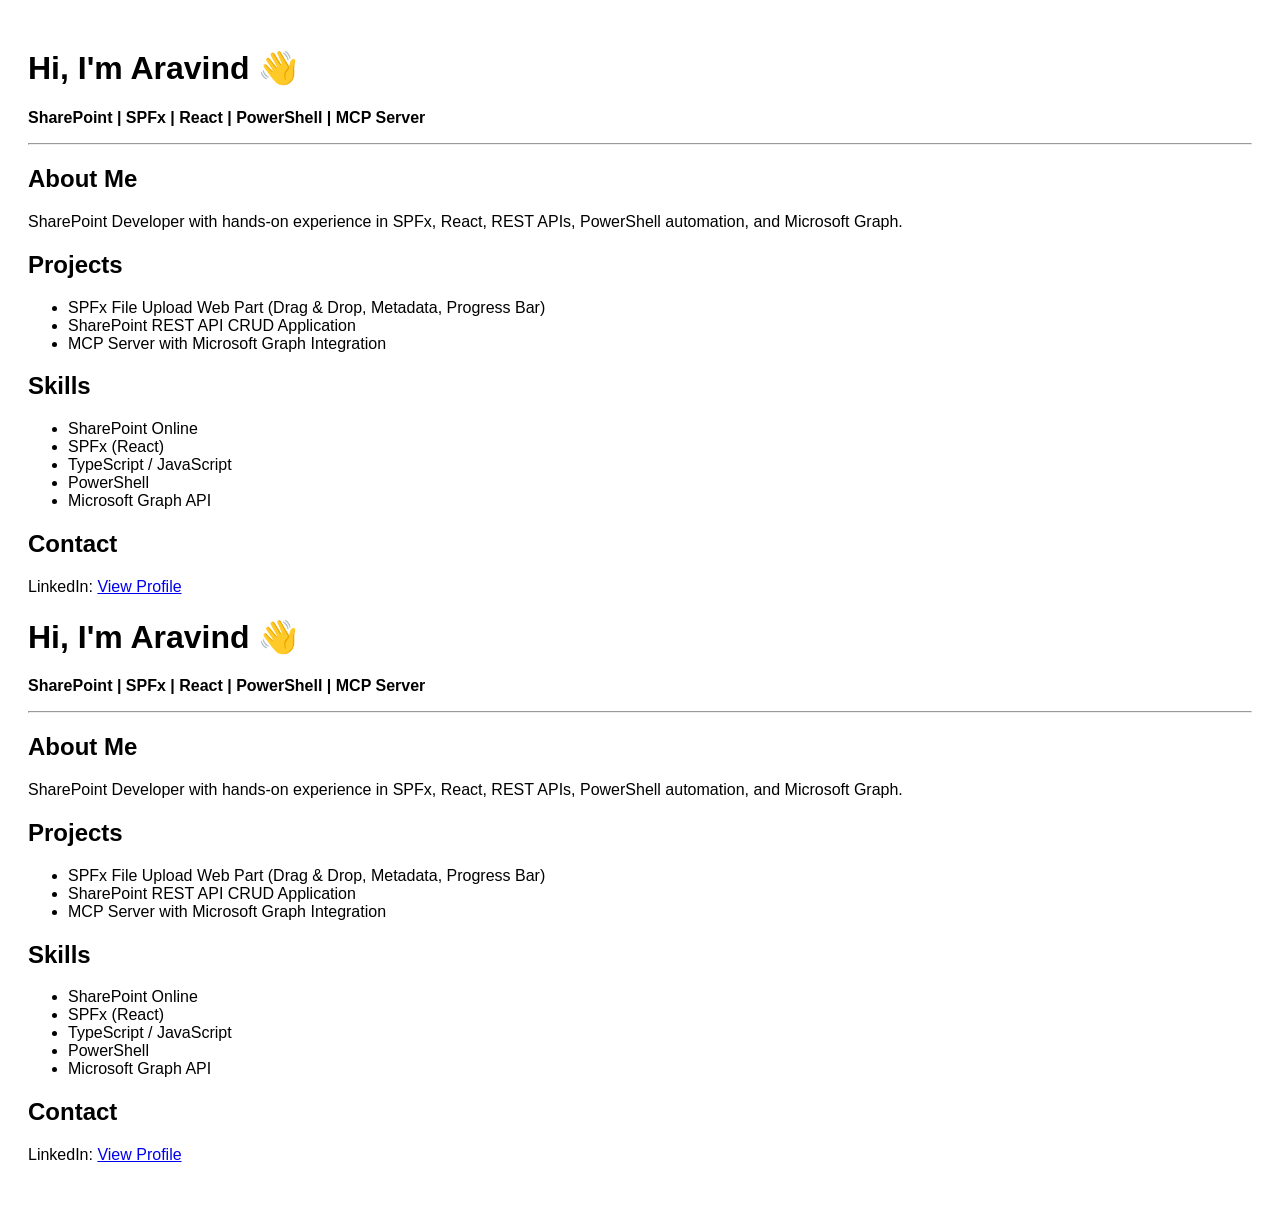
==== index.html @ 69bcb13e "Create index.html Add initial portfolio index page" ====
<!DOCTYPE html>
<html lang="en">
<head>
  <meta charset="UTF-8" />
  <title>Aravind Kumar | Portfolio</title>
  <meta name="viewport" content="width=device-width, initial-scale=1.0" />
</head>
<body style="font-family: Arial, sans-serif; padding: 20px;">

  <h1>Hi, I'm Aravind 👋</h1>
  <p><strong>SharePoint | SPFx | React | PowerShell | MCP Server</strong></p>

  <hr />

  <h2>About Me</h2>
  <p>
    SharePoint Developer with hands-on experience in SPFx, React,
    REST APIs, PowerShell automation, and Microsoft Graph.
  </p>

  <h2>Projects</h2>
  <ul>
    <li>SPFx File Upload Web Part (Drag & Drop, Metadata, Progress Bar)</li>
    <li>SharePoint REST API CRUD Application</li>
    <li>MCP Server with Microsoft Graph Integration</li>
  </ul>

  <h2>Skills</h2>
  <ul>
    <li>SharePoint Online</li>
    <li>SPFx (React)</li>
    <li>TypeScript / JavaScript</li>
    <li>PowerShell</li>
    <li>Microsoft Graph API</li>
  </ul>

  <h2>Contact</h2>
  <p>
    LinkedIn:
    <a href="https://www.linkedin.com/in/YOUR-LINK" target="_blank">
      View Profile
    </a>
  </p>

</body>
</html>
<!DOCTYPE html>
<html lang="en">
<head>
  <meta charset="UTF-8" />
  <title>Aravind Kumar | Portfolio</title>
  <meta name="viewport" content="width=device-width, initial-scale=1.0" />
</head>
<body style="font-family: Arial, sans-serif; padding: 20px;">

  <h1>Hi, I'm Aravind 👋</h1>
  <p><strong>SharePoint | SPFx | React | PowerShell | MCP Server</strong></p>

  <hr />

  <h2>About Me</h2>
  <p>
    SharePoint Developer with hands-on experience in SPFx, React,
    REST APIs, PowerShell automation, and Microsoft Graph.
  </p>

  <h2>Projects</h2>
  <ul>
    <li>SPFx File Upload Web Part (Drag & Drop, Metadata, Progress Bar)</li>
    <li>SharePoint REST API CRUD Application</li>
    <li>MCP Server with Microsoft Graph Integration</li>
  </ul>

  <h2>Skills</h2>
  <ul>
    <li>SharePoint Online</li>
    <li>SPFx (React)</li>
    <li>TypeScript / JavaScript</li>
    <li>PowerShell</li>
    <li>Microsoft Graph API</li>
  </ul>

  <h2>Contact</h2>
  <p>
    LinkedIn:
    <a href="https://www.linkedin.com/in/YOUR-LINK" target="_blank">
      View Profile
    </a>
  </p>

</body>
</html>
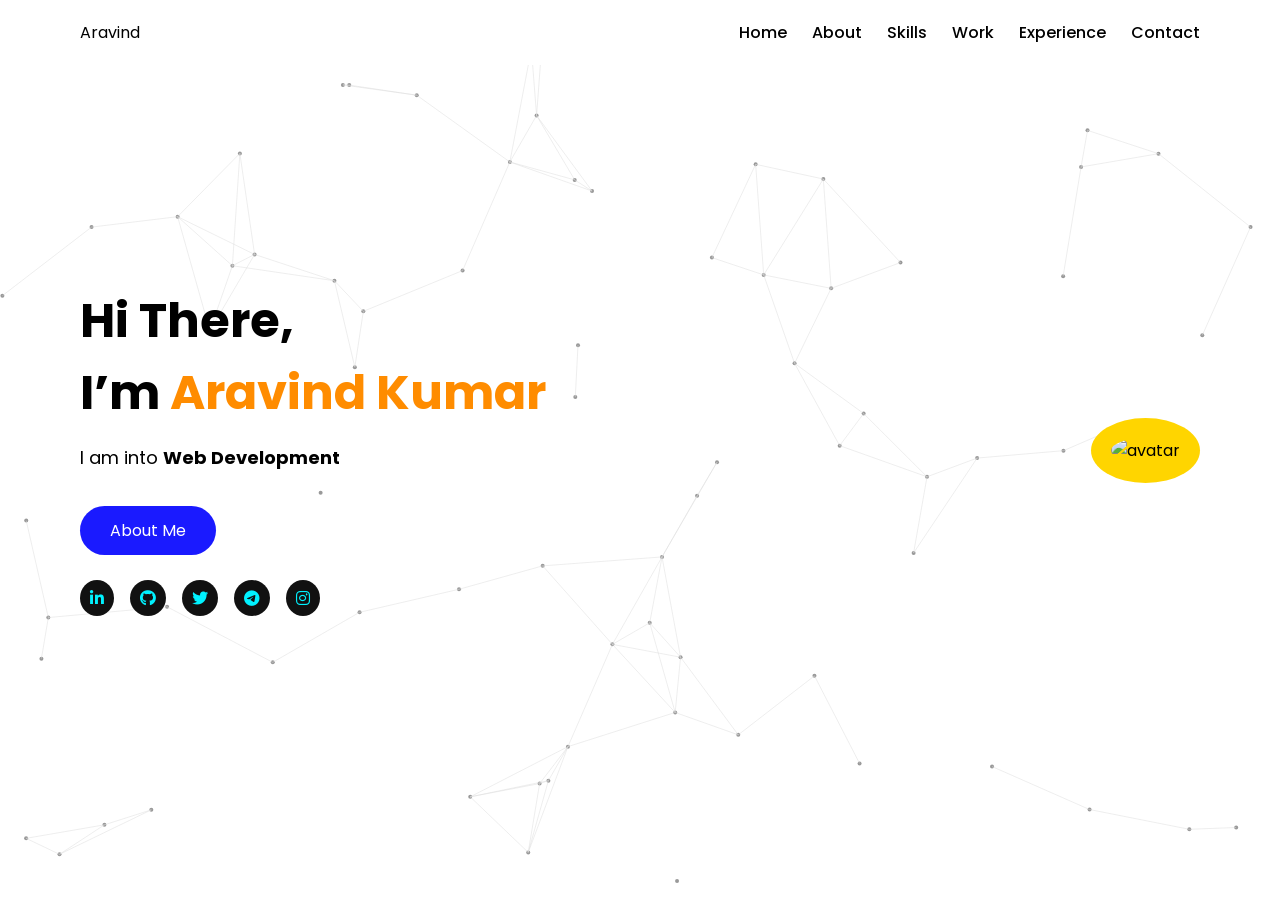
==== commit d54b363e: "Update index.html second code" ====
--- a/index.html
+++ b/index.html
@@ -4,89 +4,55 @@
   <meta charset="UTF-8" />
   <title>Aravind Kumar | Portfolio</title>
   <meta name="viewport" content="width=device-width, initial-scale=1.0" />
+
+  <!-- Font -->
+  <link href="https://fonts.googleapis.com/css2?family=Poppins:wght@300;400;600;700&display=swap" rel="stylesheet">
+
+  <!-- Icons -->
+  <link rel="stylesheet" href="https://cdnjs.cloudflare.com/ajax/libs/font-awesome/6.5.0/css/all.min.css"/>
+
+  <link rel="stylesheet" href="style.css">
 </head>
-<body style="font-family: Arial, sans-serif; padding: 20px;">
+<body>
 
-  <h1>Hi, I'm Aravind 👋</h1>
-  <p><strong>SharePoint | SPFx | React | PowerShell | MCP Server</strong></p>
+<!-- Navbar -->
+<nav class="navbar">
+  <div class="logo">Aravind</div>
+  <ul>
+    <li>Home</li>
+    <li>About</li>
+    <li>Skills</li>
+    <li>Work</li>
+    <li>Experience</li>
+    <li>Contact</li>
+  </ul>
+</nav>
 
-  <hr />
+<!-- Hero Section -->
+<section class="hero">
+  <canvas id="network"></canvas>
 
-  <h2>About Me</h2>
-  <p>
-    SharePoint Developer with hands-on experience in SPFx, React,
-    REST APIs, PowerShell automation, and Microsoft Graph.
-  </p>
+  <div class="hero-content">
+    <h1>Hi There,</h1>
+    <h1>I’m <span>Aravind Kumar</span></h1>
+    <p>I am into <b>Web Development</b></p>
 
-  <h2>Projects</h2>
-  <ul>
-    <li>SPFx File Upload Web Part (Drag & Drop, Metadata, Progress Bar)</li>
-    <li>SharePoint REST API CRUD Application</li>
-    <li>MCP Server with Microsoft Graph Integration</li>
-  </ul>
+    <a href="#about" class="btn">About Me</a>
 
-  <h2>Skills</h2>
-  <ul>
-    <li>SharePoint Online</li>
-    <li>SPFx (React)</li>
-    <li>TypeScript / JavaScript</li>
-    <li>PowerShell</li>
-    <li>Microsoft Graph API</li>
-  </ul>
+    <div class="socials">
+      <i class="fab fa-linkedin-in"></i>
+      <i class="fab fa-github"></i>
+      <i class="fab fa-twitter"></i>
+      <i class="fab fa-telegram"></i>
+      <i class="fab fa-instagram"></i>
+    </div>
+  </div>
 
-  <h2>Contact</h2>
-  <p>
-    LinkedIn:
-    <a href="https://www.linkedin.com/in/YOUR-LINK" target="_blank">
-      View Profile
-    </a>
-  </p>
+  <div class="hero-image">
+    <img src="https://i.imgur.com/7Qp9YkH.png" alt="avatar">
+  </div>
+</section>
 
+<script src="script.js"></script>
 </body>
 </html>
-<!DOCTYPE html>
-<html lang="en">
-<head>
-  <meta charset="UTF-8" />
-  <title>Aravind Kumar | Portfolio</title>
-  <meta name="viewport" content="width=device-width, initial-scale=1.0" />
-</head>
-<body style="font-family: Arial, sans-serif; padding: 20px;">
-
-  <h1>Hi, I'm Aravind 👋</h1>
-  <p><strong>SharePoint | SPFx | React | PowerShell | MCP Server</strong></p>
-
-  <hr />
-
-  <h2>About Me</h2>
-  <p>
-    SharePoint Developer with hands-on experience in SPFx, React,
-    REST APIs, PowerShell automation, and Microsoft Graph.
-  </p>
-
-  <h2>Projects</h2>
-  <ul>
-    <li>SPFx File Upload Web Part (Drag & Drop, Metadata, Progress Bar)</li>
-    <li>SharePoint REST API CRUD Application</li>
-    <li>MCP Server with Microsoft Graph Integration</li>
-  </ul>
-
-  <h2>Skills</h2>
-  <ul>
-    <li>SharePoint Online</li>
-    <li>SPFx (React)</li>
-    <li>TypeScript / JavaScript</li>
-    <li>PowerShell</li>
-    <li>Microsoft Graph API</li>
-  </ul>
-
-  <h2>Contact</h2>
-  <p>
-    LinkedIn:
-    <a href="https://www.linkedin.com/in/YOUR-LINK" target="_blank">
-      View Profile
-    </a>
-  </p>
-
-</body>
-</html>
--- a/style.css
+++ b/style.css
@@ -0,0 +1,100 @@
+* {
+  margin: 0;
+  padding: 0;
+  box-sizing: border-box;
+  font-family: 'Poppins', sans-serif;
+}
+
+body {
+  background: #fff;
+  overflow-x: hidden;
+}
+
+/* Navbar */
+.navbar {
+  display: flex;
+  justify-content: space-between;
+  padding: 20px 80px;
+  position: fixed;
+  width: 100%;
+  background: #fff;
+  z-index: 10;
+}
+
+.navbar ul {
+  list-style: none;
+  display: flex;
+  gap: 25px;
+}
+
+.navbar li {
+  cursor: pointer;
+  font-weight: 500;
+}
+
+/* Hero */
+.hero {
+  height: 100vh;
+  display: flex;
+  align-items: center;
+  justify-content: space-between;
+  padding: 120px 80px;
+  position: relative;
+}
+
+.hero-content {
+  max-width: 500px;
+}
+
+.hero-content h1 {
+  font-size: 48px;
+  font-weight: 700;
+}
+
+.hero-content span {
+  color: #ff8c00;
+}
+
+.hero-content p {
+  margin: 15px 0;
+  font-size: 18px;
+}
+
+.btn {
+  display: inline-block;
+  padding: 12px 30px;
+  background: #1a1aff;
+  color: white;
+  border-radius: 30px;
+  text-decoration: none;
+  margin-top: 20px;
+}
+
+.socials {
+  margin-top: 25px;
+}
+
+.socials i {
+  margin-right: 12px;
+  background: #111;
+  color: #00f2ff;
+  padding: 10px;
+  border-radius: 50%;
+  cursor: pointer;
+}
+
+/* Image */
+.hero-image img {
+  width: 350px;
+  border-radius: 50%;
+  background: #ffd500;
+  padding: 20px;
+}
+
+/* Canvas background */
+#network {
+  position: absolute;
+  top: 0;
+  left: 0;
+  z-index: -1;
+}
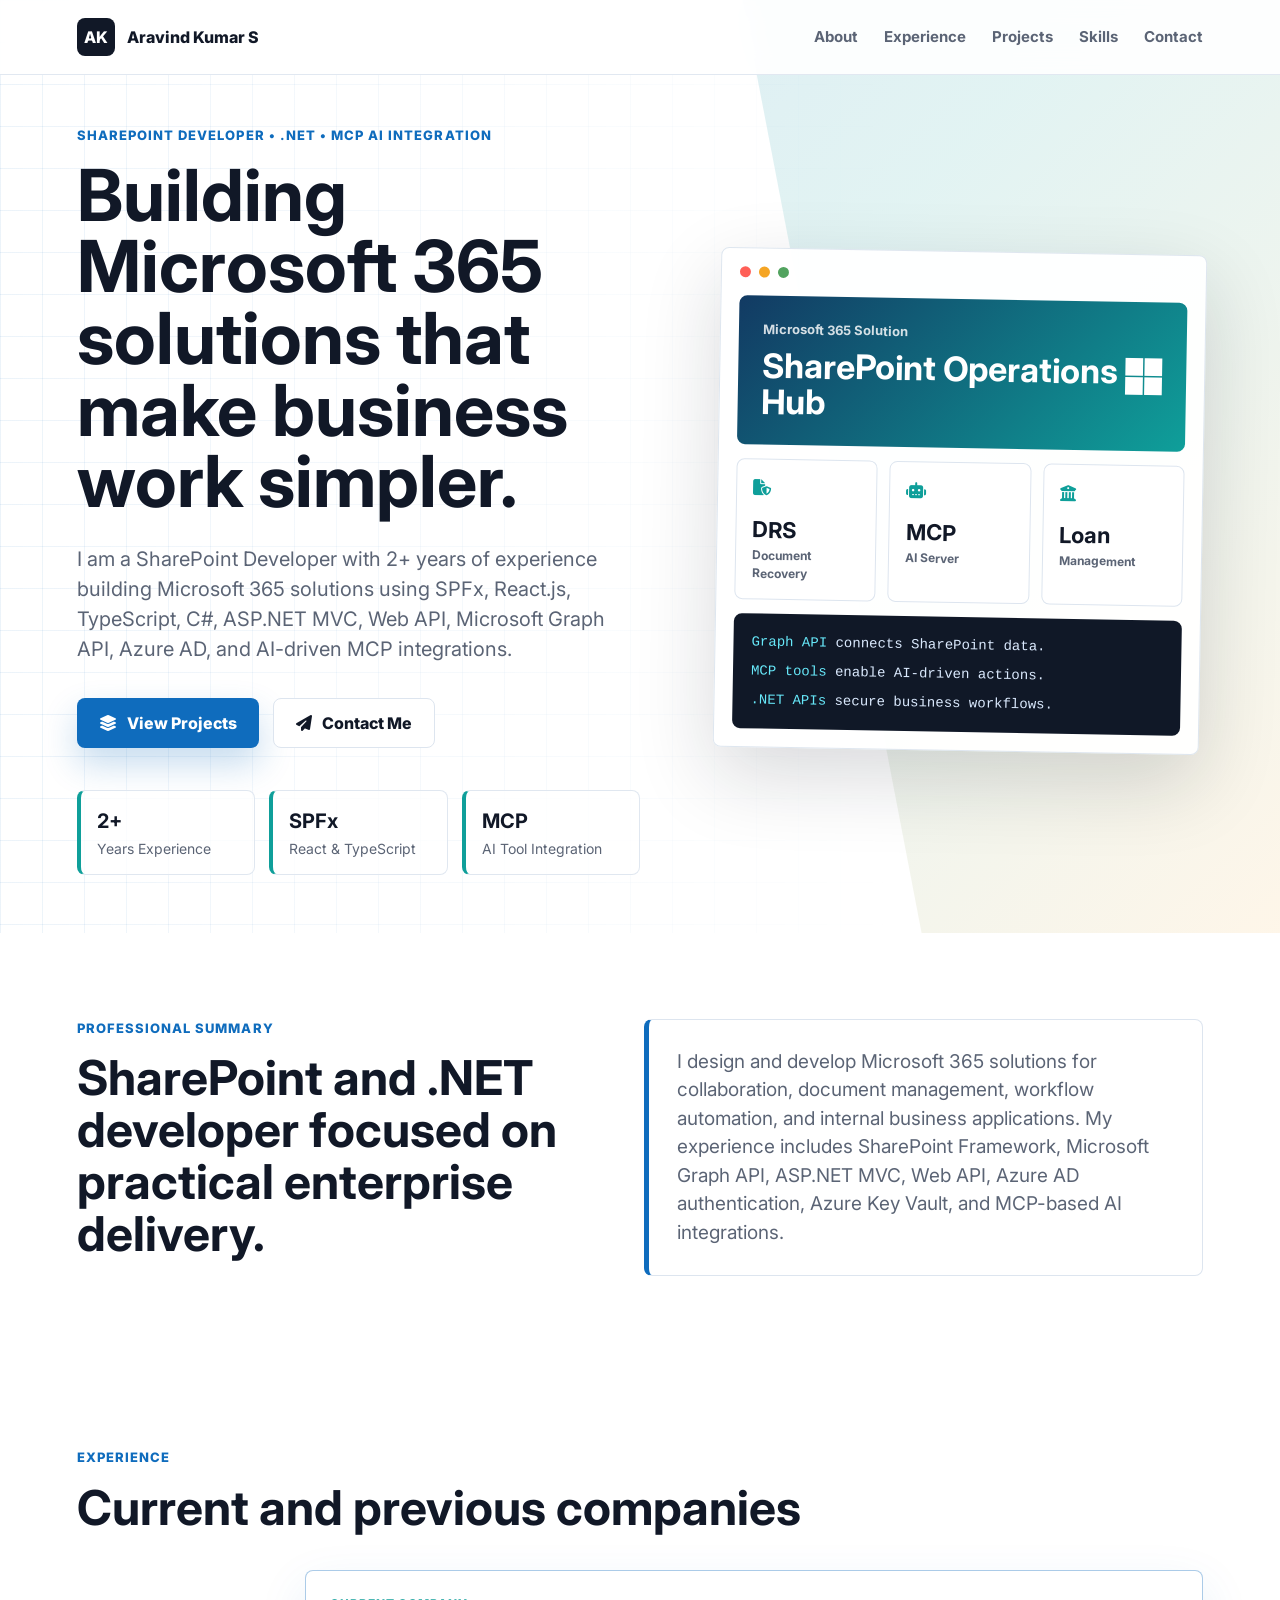
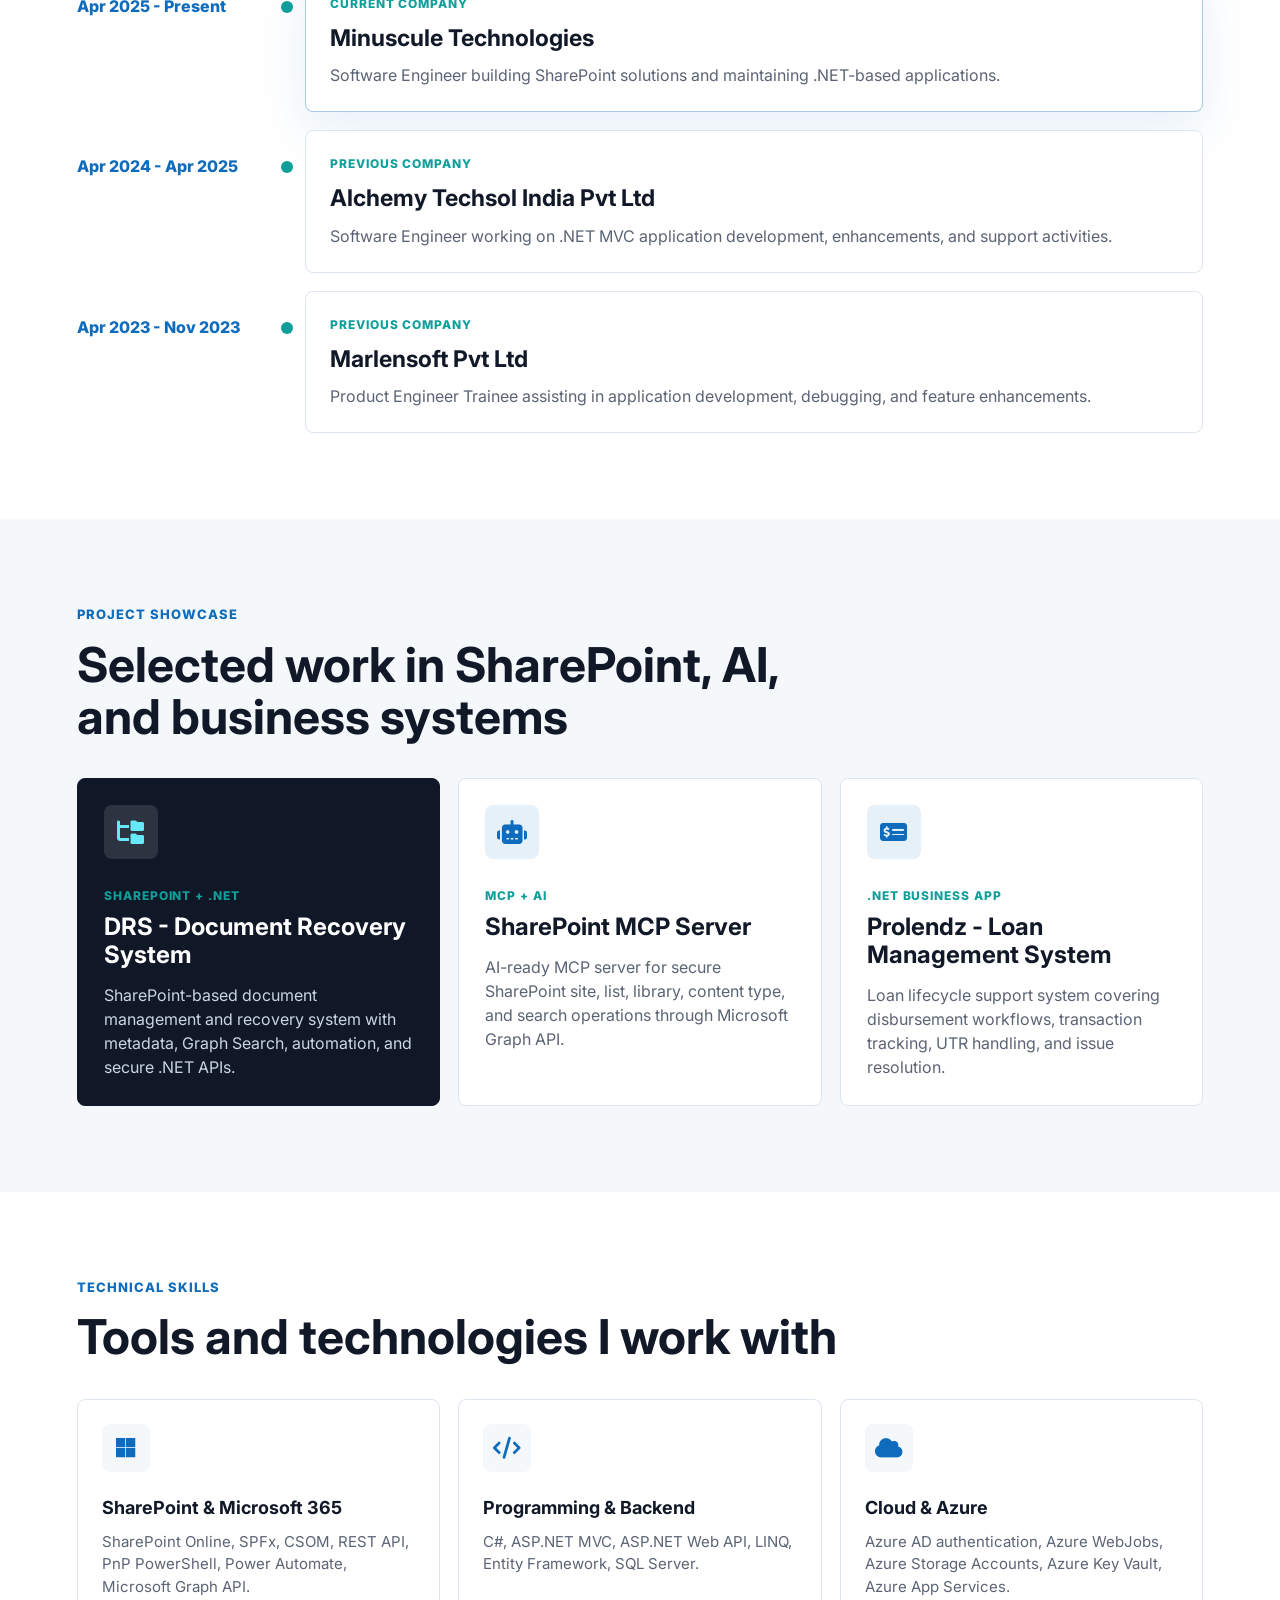
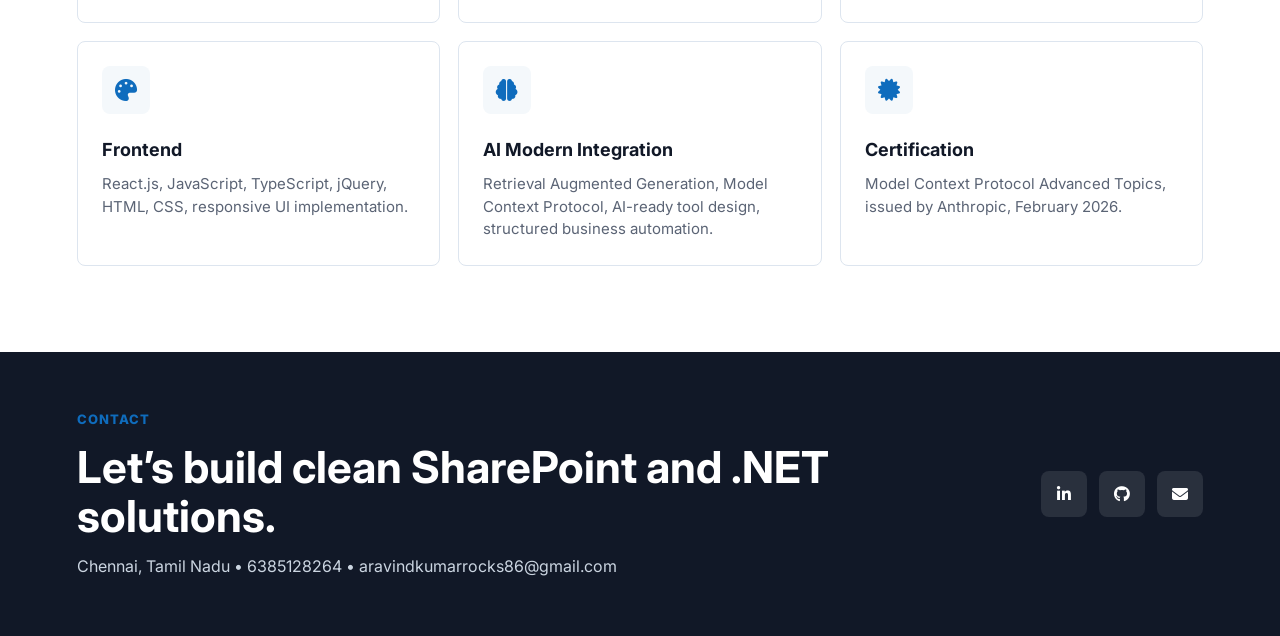
==== commit 9d66aac3: "updated index page" ====
--- a/index.html
+++ b/index.html
@@ -2,57 +2,249 @@
 <html lang="en">
 <head>
   <meta charset="UTF-8" />
-  <title>Aravind Kumar | Portfolio</title>
   <meta name="viewport" content="width=device-width, initial-scale=1.0" />
-
-  <!-- Font -->
-  <link href="https://fonts.googleapis.com/css2?family=Poppins:wght@300;400;600;700&display=swap" rel="stylesheet">
-
-  <!-- Icons -->
-  <link rel="stylesheet" href="https://cdnjs.cloudflare.com/ajax/libs/font-awesome/6.5.0/css/all.min.css"/>
-
-  <link rel="stylesheet" href="style.css">
+  <title>Aravind Kumar S | SharePoint & .NET Developer</title>
+
+  <link rel="preconnect" href="https://fonts.googleapis.com">
+  <link rel="preconnect" href="https://fonts.gstatic.com" crossorigin>
+  <link href="https://fonts.googleapis.com/css2?family=Inter:wght@400;500;600;700;800&display=swap" rel="stylesheet">
+  <link rel="stylesheet" href="https://cdnjs.cloudflare.com/ajax/libs/font-awesome/6.5.0/css/all.min.css" />
+  <link rel="stylesheet" href="style.css" />
 </head>
 <body>
-
-<!-- Navbar -->
-<nav class="navbar">
-  <div class="logo">Aravind</div>
-  <ul>
-    <li>Home</li>
-    <li>About</li>
-    <li>Skills</li>
-    <li>Work</li>
-    <li>Experience</li>
-    <li>Contact</li>
-  </ul>
-</nav>
-
-<!-- Hero Section -->
-<section class="hero">
-  <canvas id="network"></canvas>
-
-  <div class="hero-content">
-    <h1>Hi There,</h1>
-    <h1>I’m <span>Aravind Kumar</span></h1>
-    <p>I am into <b>Web Development</b></p>
-
-    <a href="#about" class="btn">About Me</a>
-
-    <div class="socials">
-      <i class="fab fa-linkedin-in"></i>
-      <i class="fab fa-github"></i>
-      <i class="fab fa-twitter"></i>
-      <i class="fab fa-telegram"></i>
-      <i class="fab fa-instagram"></i>
+  <header class="site-header">
+    <a class="brand" href="#home" aria-label="Aravind Kumar S home">
+      <span class="brand-mark">AK</span>
+      <span>Aravind Kumar S</span>
+    </a>
+
+    <button class="menu-button" type="button" aria-label="Toggle navigation">
+      <i class="fa-solid fa-bars"></i>
+    </button>
+
+    <nav class="nav-links" aria-label="Primary navigation">
+      <a href="#about">About</a>
+      <a href="#experience">Experience</a>
+      <a href="#projects">Projects</a>
+      <a href="#skills">Skills</a>
+      <a href="#contact">Contact</a>
+    </nav>
+  </header>
+
+  <main>
+    <section id="home" class="hero-section">
+      <div class="hero-copy">
+        <p class="eyebrow">SharePoint Developer • .NET • MCP AI Integration</p>
+        <h1>Building Microsoft 365 solutions that make business work simpler.</h1>
+        <p class="hero-summary">
+          I am a SharePoint Developer with 2+ years of experience building Microsoft 365 solutions using
+          SPFx, React.js, TypeScript, C#, ASP.NET MVC, Web API, Microsoft Graph API, Azure AD, and AI-driven MCP integrations.
+        </p>
+
+        <div class="hero-actions">
+          <a class="primary-btn" href="#projects">
+            <i class="fa-solid fa-layer-group"></i>
+            View Projects
+          </a>
+          <a class="secondary-btn" href="#contact">
+            <i class="fa-solid fa-paper-plane"></i>
+            Contact Me
+          </a>
+        </div>
+
+        <div class="hero-stats" aria-label="Career overview">
+          <div>
+            <strong>2+</strong>
+            <span>Years Experience</span>
+          </div>
+          <div>
+            <strong>SPFx</strong>
+            <span>React & TypeScript</span>
+          </div>
+          <div>
+            <strong>MCP</strong>
+            <span>AI Tool Integration</span>
+          </div>
+        </div>
+      </div>
+
+      <div class="hero-visual" aria-label="SharePoint solution showcase">
+        <div class="portal-window">
+          <div class="window-top">
+            <span></span>
+            <span></span>
+            <span></span>
+          </div>
+
+          <div class="portal-header">
+            <div>
+              <p>Microsoft 365 Solution</p>
+              <h2>SharePoint Operations Hub</h2>
+            </div>
+            <i class="fa-brands fa-microsoft"></i>
+          </div>
+
+          <div class="metric-grid">
+            <article>
+              <i class="fa-solid fa-file-shield"></i>
+              <strong>DRS</strong>
+              <span>Document Recovery</span>
+            </article>
+            <article>
+              <i class="fa-solid fa-robot"></i>
+              <strong>MCP</strong>
+              <span>AI Server</span>
+            </article>
+            <article>
+              <i class="fa-solid fa-building-columns"></i>
+              <strong>Loan</strong>
+              <span>Management</span>
+            </article>
+          </div>
+
+          <div class="code-panel">
+            <p><span>Graph API</span> connects SharePoint data.</p>
+            <p><span>MCP tools</span> enable AI-driven actions.</p>
+            <p><span>.NET APIs</span> secure business workflows.</p>
+          </div>
+        </div>
+      </div>
+    </section>
+
+    <section id="about" class="section-block about-grid">
+      <div class="section-heading">
+        <p class="eyebrow">Professional Summary</p>
+        <h2>SharePoint and .NET developer focused on practical enterprise delivery.</h2>
+      </div>
+      <div class="about-card">
+        <p>
+          I design and develop Microsoft 365 solutions for collaboration, document management, workflow automation,
+          and internal business applications. My experience includes SharePoint Framework, Microsoft Graph API,
+          ASP.NET MVC, Web API, Azure AD authentication, Azure Key Vault, and MCP-based AI integrations.
+        </p>
+      </div>
+    </section>
+
+    <section id="experience" class="section-block">
+      <div class="section-heading">
+        <p class="eyebrow">Experience</p>
+        <h2>Current and previous companies</h2>
+      </div>
+
+      <div class="timeline">
+        <article class="timeline-item current">
+          <div class="timeline-date">Apr 2025 - Present</div>
+          <div class="timeline-content">
+            <span>Current Company</span>
+            <h3>Minuscule Technologies</h3>
+            <p>Software Engineer building SharePoint solutions and maintaining .NET-based applications.</p>
+          </div>
+        </article>
+
+        <article class="timeline-item">
+          <div class="timeline-date">Apr 2024 - Apr 2025</div>
+          <div class="timeline-content">
+            <span>Previous Company</span>
+            <h3>Alchemy Techsol India Pvt Ltd</h3>
+            <p>Software Engineer working on .NET MVC application development, enhancements, and support activities.</p>
+          </div>
+        </article>
+
+        <article class="timeline-item">
+          <div class="timeline-date">Apr 2023 - Nov 2023</div>
+          <div class="timeline-content">
+            <span>Previous Company</span>
+            <h3>Marlensoft Pvt Ltd</h3>
+            <p>Product Engineer Trainee assisting in application development, debugging, and feature enhancements.</p>
+          </div>
+        </article>
+      </div>
+    </section>
+
+    <section id="projects" class="section-block project-band">
+      <div class="section-heading">
+        <p class="eyebrow">Project Showcase</p>
+        <h2>Selected work in SharePoint, AI, and business systems</h2>
+      </div>
+
+      <div class="project-grid">
+        <article class="project-card featured">
+          <div class="project-icon"><i class="fa-solid fa-folder-tree"></i></div>
+          <span>SharePoint + .NET</span>
+          <h3>DRS - Document Recovery System</h3>
+          <p>SharePoint-based document management and recovery system with metadata, Graph Search, automation, and secure .NET APIs.</p>
+        </article>
+
+        <article class="project-card">
+          <div class="project-icon"><i class="fa-solid fa-robot"></i></div>
+          <span>MCP + AI</span>
+          <h3>SharePoint MCP Server</h3>
+          <p>AI-ready MCP server for secure SharePoint site, list, library, content type, and search operations through Microsoft Graph API.</p>
+        </article>
+
+        <article class="project-card">
+          <div class="project-icon"><i class="fa-solid fa-money-check-dollar"></i></div>
+          <span>.NET Business App</span>
+          <h3>Prolendz - Loan Management System</h3>
+          <p>Loan lifecycle support system covering disbursement workflows, transaction tracking, UTR handling, and issue resolution.</p>
+        </article>
+      </div>
+    </section>
+
+    <section id="skills" class="section-block">
+      <div class="section-heading">
+        <p class="eyebrow">Technical Skills</p>
+        <h2>Tools and technologies I work with</h2>
+      </div>
+
+      <div class="skill-grid">
+        <article class="skill-card">
+          <i class="fa-brands fa-microsoft"></i>
+          <h3>SharePoint & Microsoft 365</h3>
+          <p>SharePoint Online, SPFx, CSOM, REST API, PnP PowerShell, Power Automate, Microsoft Graph API.</p>
+        </article>
+        <article class="skill-card">
+          <i class="fa-solid fa-code"></i>
+          <h3>Programming & Backend</h3>
+          <p>C#, ASP.NET MVC, ASP.NET Web API, LINQ, Entity Framework, SQL Server.</p>
+        </article>
+        <article class="skill-card">
+          <i class="fa-solid fa-cloud"></i>
+          <h3>Cloud & Azure</h3>
+          <p>Azure AD authentication, Azure WebJobs, Azure Storage Accounts, Azure Key Vault, Azure App Services.</p>
+        </article>
+        <article class="skill-card">
+          <i class="fa-solid fa-palette"></i>
+          <h3>Frontend</h3>
+          <p>React.js, JavaScript, TypeScript, jQuery, HTML, CSS, responsive UI implementation.</p>
+        </article>
+        <article class="skill-card">
+          <i class="fa-solid fa-brain"></i>
+          <h3>AI Modern Integration</h3>
+          <p>Retrieval Augmented Generation, Model Context Protocol, AI-ready tool design, structured business automation.</p>
+        </article>
+        <article class="skill-card">
+          <i class="fa-solid fa-certificate"></i>
+          <h3>Certification</h3>
+          <p>Model Context Protocol Advanced Topics, issued by Anthropic, February 2026.</p>
+        </article>
+      </div>
+    </section>
+  </main>
+
+  <footer id="contact" class="footer-section">
+    <div>
+      <p class="eyebrow">Contact</p>
+      <h2>Let’s build clean SharePoint and .NET solutions.</h2>
+      <p>Chennai, Tamil Nadu • 6385128264 • aravindkumarrocks86@gmail.com</p>
     </div>
-  </div>
-
-  <div class="hero-image">
-    <img src="https://i.imgur.com/7Qp9YkH.png" alt="avatar">
-  </div>
-</section>
-
-<script src="script.js"></script>
+    <div class="social-links">
+      <a href="#" aria-label="LinkedIn"><i class="fa-brands fa-linkedin-in"></i></a>
+      <a href="#" aria-label="GitHub"><i class="fa-brands fa-github"></i></a>
+      <a href="mailto:aravindkumarrocks86@gmail.com" aria-label="Email"><i class="fa-solid fa-envelope"></i></a>
+    </div>
+  </footer>
+
+  <script src="script.js"></script>
 </body>
 </html>
--- a/style.css
+++ b/style.css
@@ -1,100 +1,653 @@
+:root {
+  --ink: #111827;
+  --muted: #5b6475;
+  --line: #dde5ef;
+  --surface: #ffffff;
+  --soft: #f4f8fb;
+  --blue: #0f6cbd;
+  --teal: #0f9f9a;
+  --green: #52a35f;
+  --amber: #f5a524;
+}
+
 * {
+  box-sizing: border-box;
   margin: 0;
   padding: 0;
-  box-sizing: border-box;
-  font-family: 'Poppins', sans-serif;
+}
+
+html {
+  scroll-behavior: smooth;
+  scroll-padding-top: 92px;
 }
 
 body {
-  background: #fff;
-  overflow-x: hidden;
-}
-
-/* Navbar */
-.navbar {
+  background: var(--surface);
+  color: var(--ink);
+  font-family: "Inter", Arial, sans-serif;
+  line-height: 1.5;
+}
+
+a {
+  color: inherit;
+  text-decoration: none;
+}
+
+.site-header {
+  align-items: center;
+  backdrop-filter: blur(14px);
+  background: rgba(255, 255, 255, 0.9);
+  border-bottom: 1px solid rgba(221, 229, 239, 0.86);
   display: flex;
   justify-content: space-between;
-  padding: 20px 80px;
+  left: 0;
+  padding: 18px clamp(22px, 6vw, 82px);
   position: fixed;
+  right: 0;
+  top: 0;
+  z-index: 10;
+}
+
+.brand,
+.nav-links,
+.hero-actions,
+.social-links {
+  align-items: center;
+  display: flex;
+}
+
+.brand {
+  gap: 12px;
+  font-weight: 800;
+}
+
+.brand-mark {
+  align-items: center;
+  background: var(--ink);
+  border-radius: 8px;
+  color: #fff;
+  display: inline-flex;
+  height: 38px;
+  justify-content: center;
+  width: 38px;
+}
+
+.menu-button {
+  background: var(--ink);
+  border: 0;
+  border-radius: 8px;
+  color: #fff;
+  cursor: pointer;
+  display: none;
+  height: 42px;
+  width: 42px;
+}
+
+.nav-links {
+  gap: 26px;
+  color: var(--muted);
+  font-size: 15px;
+  font-weight: 700;
+}
+
+.nav-links a:hover {
+  color: var(--blue);
+}
+
+.hero-section {
+  align-items: center;
+  display: grid;
+  gap: clamp(34px, 6vw, 78px);
+  grid-template-columns: minmax(0, 1.02fr) minmax(320px, 0.88fr);
+  min-height: 100vh;
+  overflow: hidden;
+  padding: 126px clamp(22px, 6vw, 82px) 58px;
+  position: relative;
+}
+
+.hero-section::before {
+  background:
+    linear-gradient(90deg, rgba(15, 108, 189, 0.08) 1px, transparent 1px),
+    linear-gradient(rgba(15, 108, 189, 0.08) 1px, transparent 1px);
+  background-size: 42px 42px;
+  content: "";
+  inset: 0;
+  mask-image: linear-gradient(90deg, #000 0%, transparent 70%);
+  position: absolute;
+  z-index: -2;
+}
+
+.hero-section::after {
+  background: linear-gradient(135deg, rgba(15, 108, 189, 0.16), rgba(15, 159, 154, 0.12), rgba(245, 165, 36, 0.1));
+  clip-path: polygon(58% 0, 100% 0, 100% 100%, 72% 100%);
+  content: "";
+  inset: 0;
+  position: absolute;
+  z-index: -3;
+}
+
+.eyebrow {
+  color: var(--blue);
+  font-size: 13px;
+  font-weight: 800;
+  letter-spacing: 0.08em;
+  margin-bottom: 14px;
+  text-transform: uppercase;
+}
+
+.hero-copy h1 {
+  font-size: clamp(40px, 5.6vw, 74px);
+  letter-spacing: 0;
+  line-height: 1;
+  max-width: 820px;
+}
+
+.hero-summary {
+  color: var(--muted);
+  font-size: clamp(17px, 1.8vw, 20px);
+  margin-top: 26px;
+  max-width: 700px;
+}
+
+.hero-actions {
+  flex-wrap: wrap;
+  gap: 14px;
+  margin-top: 34px;
+}
+
+.primary-btn,
+.secondary-btn {
+  align-items: center;
+  border-radius: 8px;
+  display: inline-flex;
+  font-weight: 800;
+  gap: 10px;
+  justify-content: center;
+  min-height: 50px;
+  padding: 0 22px;
+}
+
+.primary-btn {
+  background: var(--blue);
+  color: #fff;
+  box-shadow: 0 16px 34px rgba(15, 108, 189, 0.24);
+}
+
+.secondary-btn {
+  background: #fff;
+  border: 1px solid var(--line);
+}
+
+.hero-stats {
+  display: grid;
+  gap: 14px;
+  grid-template-columns: repeat(3, minmax(0, 1fr));
+  margin-top: 42px;
+  max-width: 760px;
+}
+
+.hero-stats div {
+  background: rgba(255, 255, 255, 0.72);
+  border: 1px solid rgba(221, 229, 239, 0.9);
+  border-left: 4px solid var(--teal);
+  border-radius: 8px;
+  padding: 15px 16px;
+}
+
+.hero-stats strong,
+.hero-stats span {
+  display: block;
+}
+
+.hero-stats strong {
+  font-size: 20px;
+}
+
+.hero-stats span {
+  color: var(--muted);
+  font-size: 14px;
+  margin-top: 2px;
+}
+
+.hero-visual {
+  display: flex;
+  justify-content: center;
+}
+
+.portal-window {
+  background: rgba(255, 255, 255, 0.94);
+  border: 1px solid rgba(221, 229, 239, 0.96);
+  border-radius: 8px;
+  box-shadow: 0 28px 80px rgba(17, 24, 39, 0.16);
+  max-width: 520px;
+  padding: 18px;
+  transform: rotate(1deg);
   width: 100%;
-  background: #fff;
-  z-index: 10;
-}
-
-.navbar ul {
-  list-style: none;
+}
+
+.window-top {
   display: flex;
-  gap: 25px;
-}
-
-.navbar li {
-  cursor: pointer;
-  font-weight: 500;
-}
-
-/* Hero */
-.hero {
-  height: 100vh;
+  gap: 8px;
+  margin-bottom: 18px;
+}
+
+.window-top span {
+  background: var(--line);
+  border-radius: 50%;
+  height: 11px;
+  width: 11px;
+}
+
+.window-top span:first-child {
+  background: #ff5f57;
+}
+
+.window-top span:nth-child(2) {
+  background: var(--amber);
+}
+
+.window-top span:nth-child(3) {
+  background: var(--green);
+}
+
+.portal-header {
+  align-items: center;
+  background: linear-gradient(135deg, #123a63, #0f9f9a);
+  border-radius: 8px;
+  color: #fff;
   display: flex;
-  align-items: center;
   justify-content: space-between;
-  padding: 120px 80px;
+  padding: 24px;
+}
+
+.portal-header p {
+  font-size: 13px;
+  font-weight: 700;
+  opacity: 0.82;
+}
+
+.portal-header h2 {
+  font-size: clamp(24px, 3vw, 34px);
+  line-height: 1.08;
+  margin-top: 8px;
+}
+
+.portal-header i {
+  font-size: 42px;
+}
+
+.metric-grid {
+  display: grid;
+  gap: 12px;
+  grid-template-columns: repeat(3, 1fr);
+  margin-top: 14px;
+}
+
+.metric-grid article,
+.skill-card,
+.project-card,
+.timeline-content,
+.about-card {
+  background: var(--surface);
+  border: 1px solid var(--line);
+  border-radius: 8px;
+}
+
+.metric-grid article {
+  min-width: 0;
+  padding: 16px;
+}
+
+.metric-grid i {
+  color: var(--teal);
+  margin-bottom: 18px;
+}
+
+.metric-grid strong,
+.metric-grid span {
+  display: block;
+}
+
+.metric-grid strong {
+  font-size: 22px;
+}
+
+.metric-grid span {
+  color: var(--muted);
+  font-size: 12px;
+  font-weight: 700;
+}
+
+.code-panel {
+  background: #101827;
+  border-radius: 8px;
+  color: #dbeafe;
+  font-family: Consolas, "Courier New", monospace;
+  font-size: 14px;
+  margin-top: 14px;
+  padding: 18px;
+}
+
+.code-panel p + p {
+  margin-top: 8px;
+}
+
+.code-panel span {
+  color: #67e8f9;
+}
+
+.section-block {
+  padding: 86px clamp(22px, 6vw, 82px);
+  scroll-margin-top: 92px;
+}
+
+.section-heading {
+  max-width: 790px;
+}
+
+.section-heading h2 {
+  font-size: clamp(30px, 4vw, 48px);
+  line-height: 1.08;
+}
+
+.about-grid {
+  align-items: start;
+  display: grid;
+  gap: clamp(28px, 5vw, 70px);
+  grid-template-columns: minmax(0, 0.9fr) minmax(320px, 1fr);
+}
+
+.about-card {
+  border-left: 5px solid var(--blue);
+  color: var(--muted);
+  font-size: 19px;
+  padding: 28px;
+}
+
+.timeline {
+  display: grid;
+  gap: 18px;
+  margin-top: 36px;
+}
+
+.timeline-item {
+  display: grid;
+  gap: 18px;
+  grid-template-columns: 210px minmax(0, 1fr);
+}
+
+.timeline-date {
+  color: var(--blue);
+  font-weight: 800;
+  padding-top: 24px;
+}
+
+.timeline-content {
+  padding: 24px;
   position: relative;
 }
 
-.hero-content {
-  max-width: 500px;
-}
-
-.hero-content h1 {
-  font-size: 48px;
-  font-weight: 700;
-}
-
-.hero-content span {
-  color: #ff8c00;
-}
-
-.hero-content p {
-  margin: 15px 0;
+.timeline-content::before {
+  background: var(--teal);
+  border-radius: 50%;
+  content: "";
+  height: 12px;
+  left: -25px;
+  position: absolute;
+  top: 30px;
+  width: 12px;
+}
+
+.timeline-content span,
+.project-card span {
+  color: var(--teal);
+  display: block;
+  font-size: 12px;
+  font-weight: 800;
+  letter-spacing: 0.08em;
+  margin-bottom: 8px;
+  text-transform: uppercase;
+}
+
+.timeline-content h3 {
+  font-size: 23px;
+}
+
+.timeline-content p {
+  color: var(--muted);
+  margin-top: 8px;
+}
+
+.timeline-item.current .timeline-content {
+  border-color: rgba(15, 108, 189, 0.35);
+  box-shadow: 0 18px 50px rgba(15, 108, 189, 0.1);
+}
+
+.project-band {
+  background: var(--soft);
+}
+
+.project-grid {
+  display: grid;
+  gap: 18px;
+  grid-template-columns: repeat(3, minmax(0, 1fr));
+  margin-top: 36px;
+}
+
+.project-card {
+  min-height: 290px;
+  padding: 26px;
+}
+
+.project-card.featured {
+  background: #101827;
+  border-color: #101827;
+  color: #fff;
+}
+
+.project-icon {
+  align-items: center;
+  background: rgba(15, 108, 189, 0.1);
+  border-radius: 8px;
+  color: var(--blue);
+  display: inline-flex;
+  font-size: 24px;
+  height: 54px;
+  justify-content: center;
+  margin-bottom: 28px;
+  width: 54px;
+}
+
+.project-card.featured .project-icon {
+  background: rgba(255, 255, 255, 0.12);
+  color: #67e8f9;
+}
+
+.project-card h3 {
+  font-size: 24px;
+  line-height: 1.15;
+}
+
+.project-card p {
+  color: var(--muted);
+  margin-top: 14px;
+}
+
+.project-card.featured p {
+  color: #cbd5e1;
+}
+
+.skill-grid {
+  display: grid;
+  gap: 18px;
+  grid-template-columns: repeat(3, minmax(0, 1fr));
+  margin-top: 36px;
+}
+
+.skill-card {
+  padding: 24px;
+}
+
+.skill-card i {
+  align-items: center;
+  background: var(--soft);
+  border-radius: 8px;
+  color: var(--blue);
+  display: inline-flex;
+  font-size: 22px;
+  height: 48px;
+  justify-content: center;
+  width: 48px;
+}
+
+.skill-card h3 {
   font-size: 18px;
-}
-
-.btn {
-  display: inline-block;
-  padding: 12px 30px;
-  background: #1a1aff;
-  color: white;
-  border-radius: 30px;
-  text-decoration: none;
-  margin-top: 20px;
-}
-
-.socials {
-  margin-top: 25px;
-}
-
-.socials i {
-  margin-right: 12px;
-  background: #111;
-  color: #00f2ff;
-  padding: 10px;
-  border-radius: 50%;
-  cursor: pointer;
-}
-
-/* Image */
-.hero-image img {
-  width: 350px;
-  border-radius: 50%;
-  background: #ffd500;
-  padding: 20px;
-}
-
-/* Canvas background */
-#network {
-  position: absolute;
-  top: 0;
-  left: 0;
-  z-index: -1;
-}
+  margin-top: 22px;
+}
+
+.skill-card p {
+  color: var(--muted);
+  font-size: 15px;
+  margin-top: 10px;
+}
+
+.footer-section {
+  align-items: center;
+  background: #111827;
+  color: #fff;
+  display: flex;
+  gap: 28px;
+  justify-content: space-between;
+  padding: 58px clamp(22px, 6vw, 82px);
+}
+
+.footer-section h2 {
+  font-size: clamp(28px, 4vw, 44px);
+  line-height: 1.1;
+}
+
+.footer-section p:last-child {
+  color: #cbd5e1;
+  margin-top: 14px;
+}
+
+.social-links {
+  gap: 12px;
+}
+
+.social-links a {
+  align-items: center;
+  background: rgba(255, 255, 255, 0.1);
+  border-radius: 8px;
+  display: inline-flex;
+  height: 46px;
+  justify-content: center;
+  width: 46px;
+}
+
+.social-links a:hover {
+  background: var(--blue);
+}
+
+@media (max-width: 1060px) {
+  .hero-section,
+  .about-grid {
+    grid-template-columns: 1fr;
+  }
+
+  .hero-visual {
+    justify-content: flex-start;
+  }
+
+  .project-grid,
+  .skill-grid {
+    grid-template-columns: repeat(2, minmax(0, 1fr));
+  }
+}
+
+@media (max-width: 760px) {
+  .site-header {
+    align-items: center;
+    flex-wrap: wrap;
+  }
+
+  .menu-button {
+    display: inline-flex;
+    align-items: center;
+    justify-content: center;
+  }
+
+  .nav-links {
+    display: none;
+    flex-basis: 100%;
+    flex-direction: column;
+    gap: 8px;
+    padding-top: 12px;
+  }
+
+  .nav-links.is-open {
+    display: flex;
+  }
+
+  .nav-links a {
+    background: var(--soft);
+    border-radius: 8px;
+    padding: 12px 14px;
+    width: 100%;
+  }
+
+  .hero-section {
+    min-height: auto;
+    padding-top: 118px;
+  }
+
+  .hero-section::after {
+    clip-path: none;
+    inset: auto 0 0 0;
+    height: 38%;
+    opacity: 0.55;
+  }
+
+  .hero-stats,
+  .metric-grid,
+  .project-grid,
+  .skill-grid,
+  .timeline-item {
+    grid-template-columns: 1fr;
+  }
+
+  .timeline-date {
+    padding-top: 0;
+  }
+
+  .timeline-content::before {
+    display: none;
+  }
+
+  .portal-window {
+    transform: none;
+  }
+
+  .footer-section {
+    align-items: flex-start;
+    flex-direction: column;
+  }
+}
+
+@media (max-width: 480px) {
+  .hero-copy h1 {
+    font-size: 32px;
+    line-height: 1.08;
+  }
+
+  .primary-btn,
+  .secondary-btn {
+    width: 100%;
+  }
+
+  .portal-header {
+    align-items: flex-start;
+    flex-direction: column;
+    gap: 18px;
+  }
+}
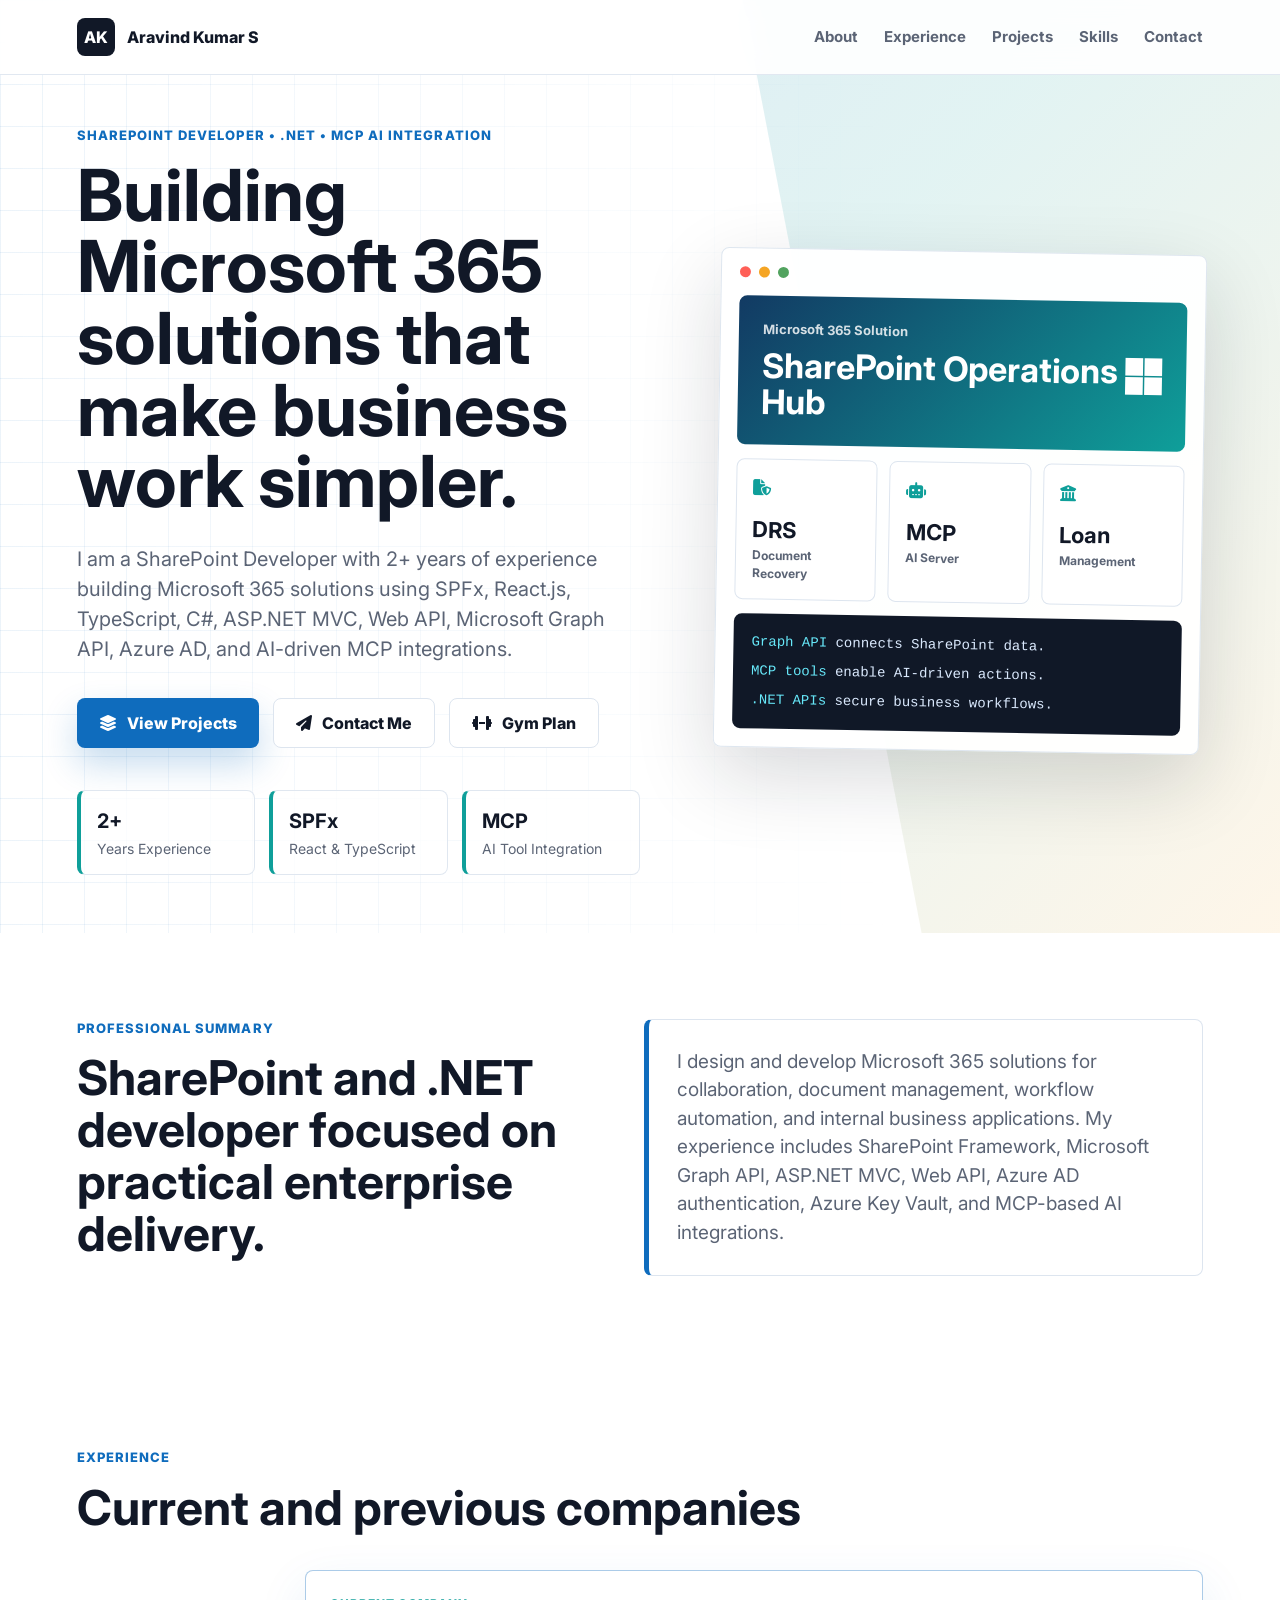
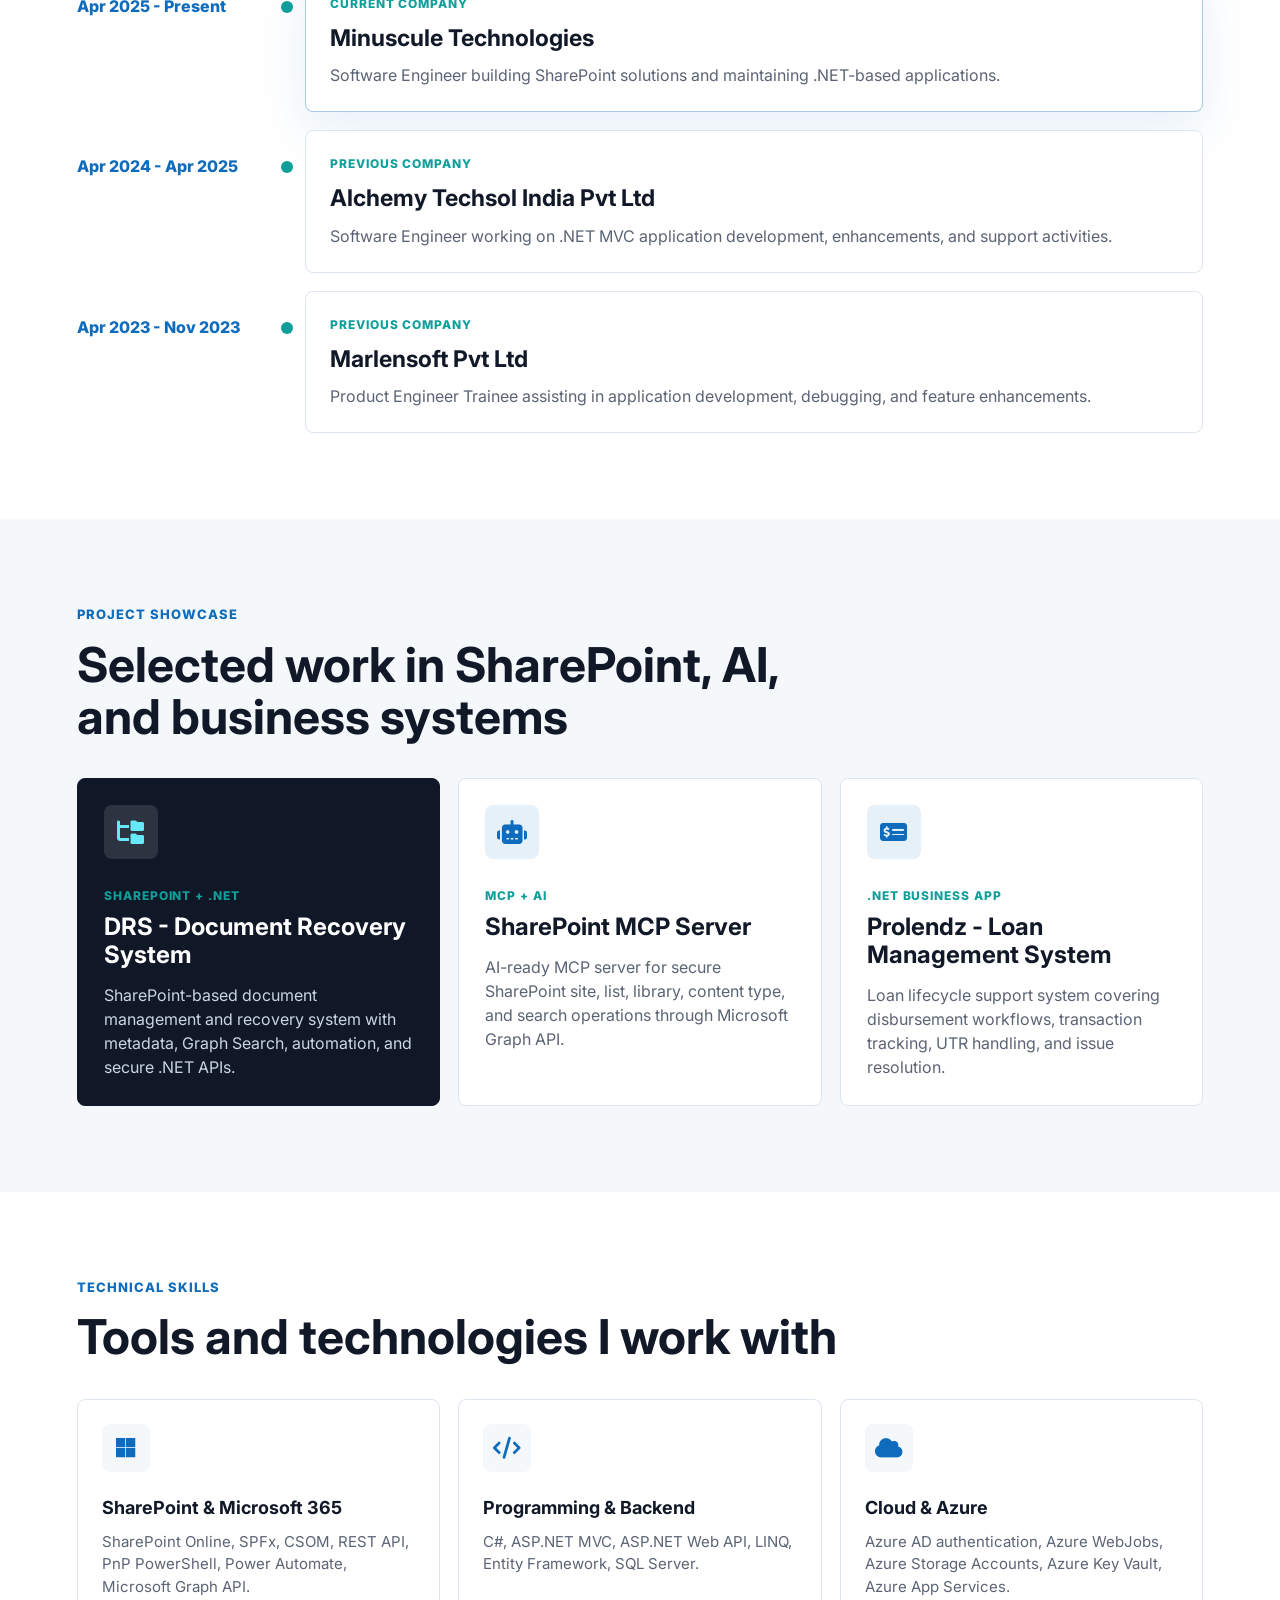
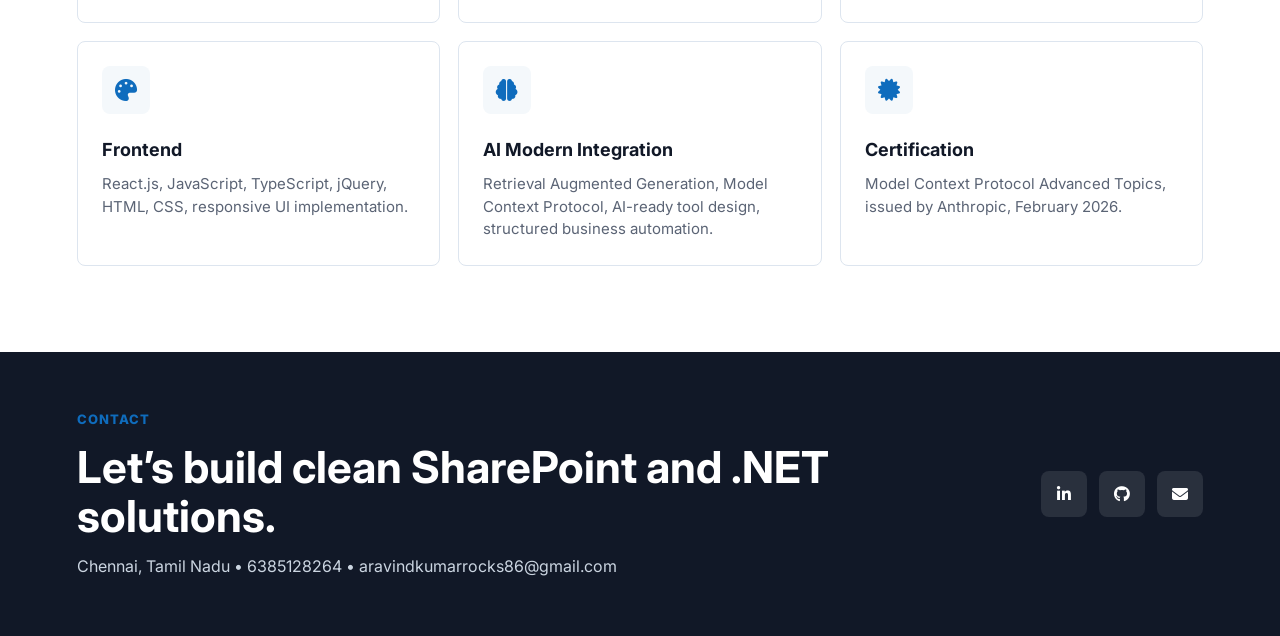
==== commit 30432f17: "Add interactive 60-day gym plan" ====
--- a/index.html
+++ b/index.html
@@ -49,6 +49,10 @@
           <a class="secondary-btn" href="#contact">
             <i class="fa-solid fa-paper-plane"></i>
             Contact Me
+          </a>
+          <a class="secondary-btn" href="gym-plan/index.html">
+            <i class="fa-solid fa-dumbbell" aria-hidden="true"></i>
+            Gym Plan
           </a>
         </div>
 
